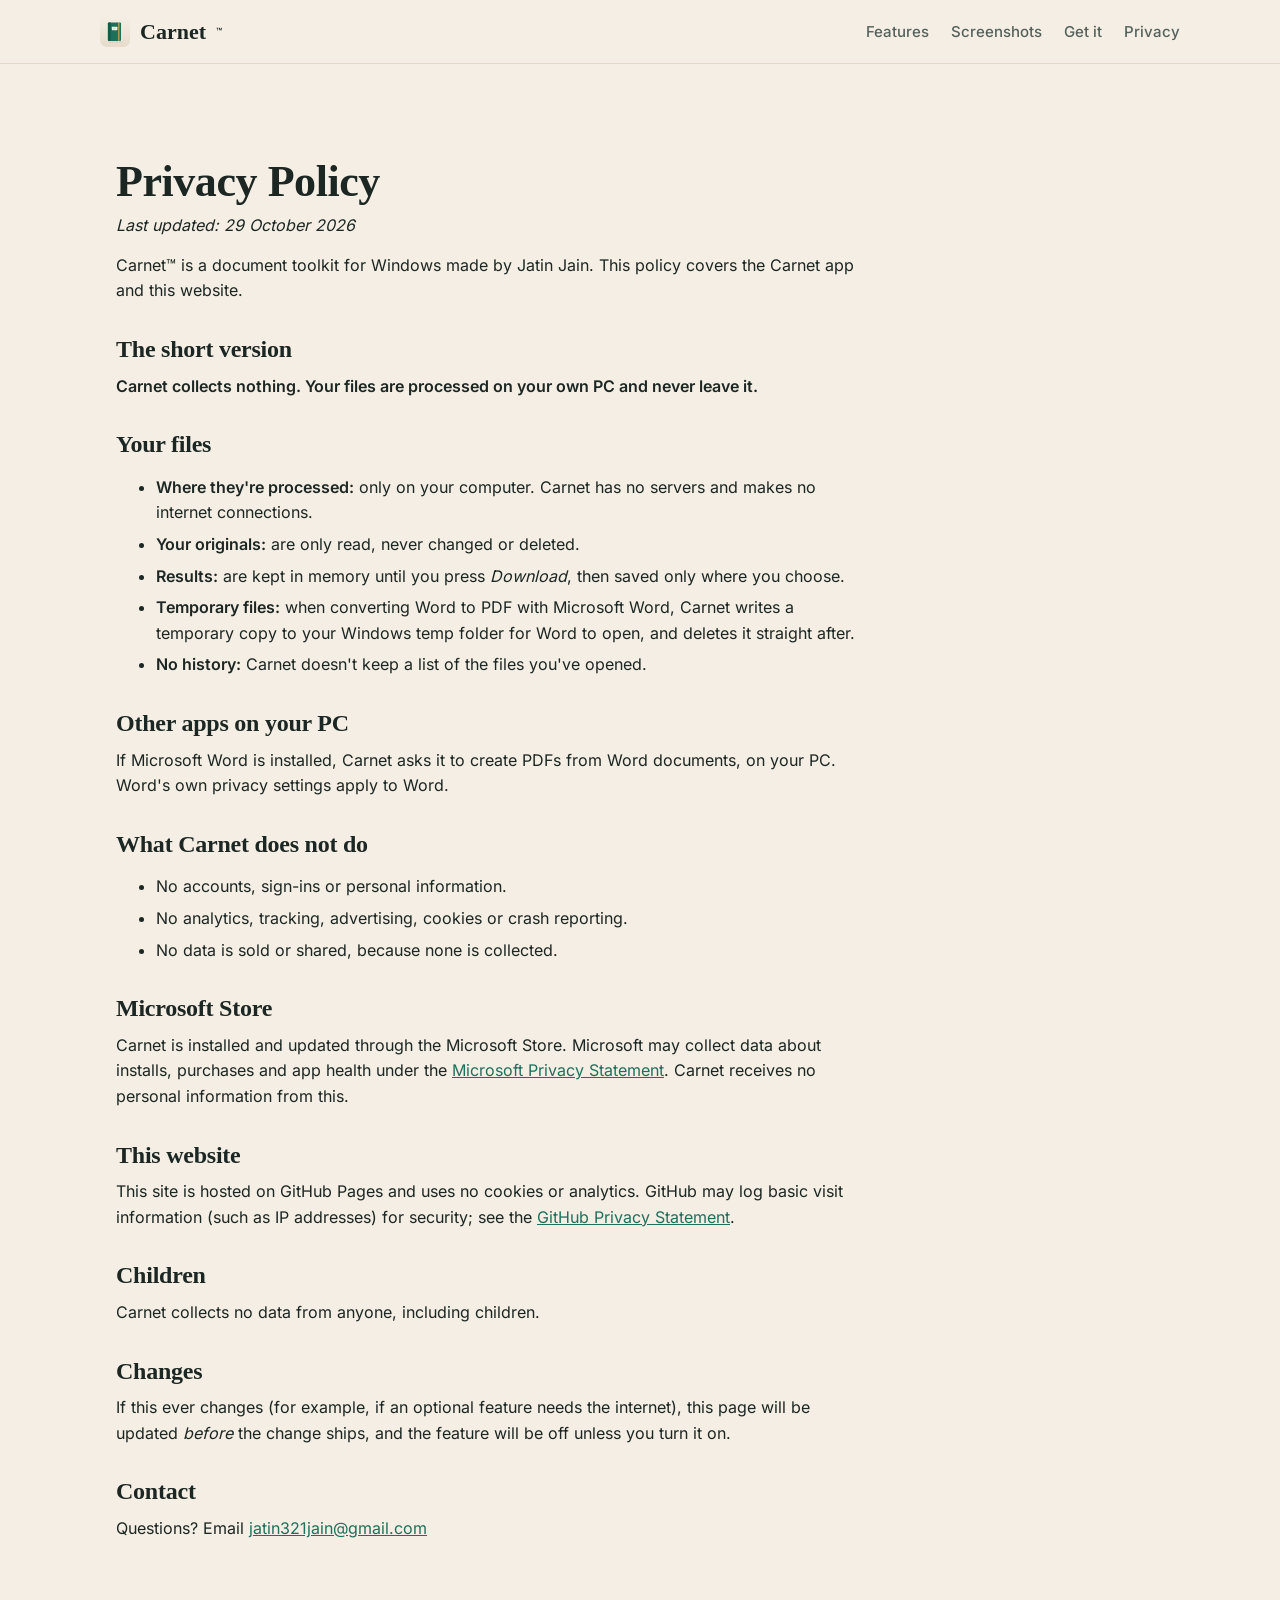
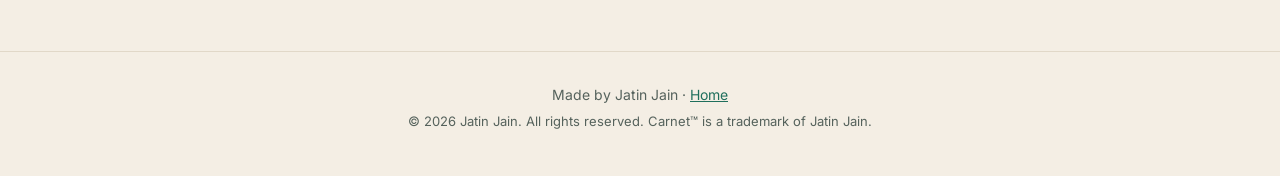
==== privacy.html @ 62c1b569 "Carnet website: landing page, screenshots and privacy policy Co-Authored-By: Claude Opus 5.5 <norepl" ====
<!doctype html>
<html lang="en">
  <head>
    <meta charset="UTF-8" />
    <meta name="viewport" content="width=device-width, initial-scale=1" />
    <title>Carnet™ · Privacy Policy</title>
    <meta name="description" content="Carnet collects nothing. Your files are processed on your own PC and never leave it." />
    <link rel="icon" href="assets/favicon.ico" sizes="any" />
    <link rel="icon" type="image/svg+xml" href="assets/favicon.svg" />
    <link rel="stylesheet" href="styles.css" />
  </head>
  <body>
    <header class="nav">
      <a class="brand" href="./"><img src="assets/icon.svg" alt="" width="30" height="30" />Carnet<sup class="tm" title="Carnet is a trademark of Jatin Jain">™</sup></a>
      <nav>
        <a href="./#features">Features</a>
        <a href="./#screenshots">Screenshots</a>
        <a href="./#get">Get it</a>
        <a href="privacy.html">Privacy</a>
      </nav>
    </header>
    <main>
      <section class="page">
        <h1>Privacy Policy</h1>
        <p><em>Last updated: 29 October 2026</em></p>
        <p>Carnet™ is a document toolkit for Windows made by Jatin Jain. This policy covers the Carnet app and this website.</p>

        <h2>The short version</h2>
        <p><strong>Carnet collects nothing. Your files are processed on your own PC and never leave it.</strong></p>

        <h2>Your files</h2>
        <ul>
          <li><strong>Where they're processed:</strong> only on your computer. Carnet has no servers and makes no internet connections.</li>
          <li><strong>Your originals:</strong> are only read, never changed or deleted.</li>
          <li><strong>Results:</strong> are kept in memory until you press <em>Download</em>, then saved only where you choose.</li>
          <li>
            <strong>Temporary files:</strong> when converting Word to PDF with Microsoft Word, Carnet writes a temporary
            copy to your Windows temp folder for Word to open, and deletes it straight after.
          </li>
          <li><strong>No history:</strong> Carnet doesn't keep a list of the files you've opened.</li>
        </ul>

        <h2>Other apps on your PC</h2>
        <p>
          If Microsoft Word is installed, Carnet asks it to create PDFs from Word documents, on your PC. Word's own
          privacy settings apply to Word.
        </p>

        <h2>What Carnet does not do</h2>
        <ul>
          <li>No accounts, sign-ins or personal information.</li>
          <li>No analytics, tracking, advertising, cookies or crash reporting.</li>
          <li>No data is sold or shared, because none is collected.</li>
        </ul>

        <h2>Microsoft Store</h2>
        <p>
          Carnet is installed and updated through the Microsoft Store. Microsoft may collect data about installs,
          purchases and app health under the
          <a href="https://privacy.microsoft.com/privacystatement">Microsoft Privacy Statement</a>. Carnet receives no
          personal information from this.
        </p>

        <h2>This website</h2>
        <p>
          This site is hosted on GitHub Pages and uses no cookies or analytics. GitHub may log basic visit information
          (such as IP addresses) for security; see the
          <a href="https://docs.github.com/site-policy/privacy-policies/github-general-privacy-statement">GitHub Privacy Statement</a>.
        </p>

        <h2>Children</h2>
        <p>Carnet collects no data from anyone, including children.</p>

        <h2>Changes</h2>
        <p>
          If this ever changes (for example, if an optional feature needs the internet), this page will be updated
          <em>before</em> the change ships, and the feature will be off unless you turn it on.
        </p>

        <h2>Contact</h2>
        <p>Questions? Email <a href="mailto:jatin321jain@gmail.com">jatin321jain@gmail.com</a></p>
      </section>
    </main>
    <footer>
      <p>Made by Jatin Jain · <a href="./">Home</a></p>
      <p class="legal">© 2026 Jatin Jain. All rights reserved. Carnet™ is a trademark of Jatin Jain.</p>
    </footer>
  </body>
</html>
---- styles.css ----
/* Carnet website. Colours and type follow the Carnet brand kit. */
@font-face { font-family: 'Inter'; font-weight: 400; font-display: swap; src: url('assets/fonts/Inter-400.woff2') format('woff2'); }
@font-face { font-family: 'Inter'; font-weight: 500; font-display: swap; src: url('assets/fonts/Inter-500.woff2') format('woff2'); }
@font-face { font-family: 'Inter'; font-weight: 600; font-display: swap; src: url('assets/fonts/Inter-600.woff2') format('woff2'); }
@font-face { font-family: 'Fraunces'; font-weight: 600; font-display: swap; src: url('assets/fonts/Fraunces-600.woff2') format('woff2'); }

:root {
  color-scheme: light;
  --bg: #F4EEE4; --surface: #FFFDF8; --surface-2: #F7F3EA; --border: #E1D8C8; --border-strong: #CFC3AE;
  --text: #1C2622; --muted: #55625C; --primary: #1F6F5C; --primary-hover: #17594A; --on-primary: #FFFFFF;
  --primary-soft: #E3F0EA; --accent: #E9B44C; --accent-soft: #FBF0D6; --on-accent-soft: #7A5200;
  --pdf: #D2553F; --doc: #3A6EA5; --image: #E9B44C;
  --shadow: 0 12px 32px rgba(18,63,53,.14), 0 2px 6px rgba(18,63,53,.08);
  --display: 'Fraunces', Georgia, serif;
  --ui: 'Inter', 'Segoe UI', system-ui, sans-serif;
}
@media (prefers-color-scheme: dark) {
  :root {
    color-scheme: dark;
    --bg: #0F1C18; --surface: #162722; --surface-2: #1C302A; --border: #26403A; --border-strong: #345148;
    --text: #ECEFEA; --muted: #A9B8B1; --primary: #5CC0A0; --primary-hover: #74CDB0; --on-primary: #0F1C18;
    --primary-soft: #1E3C33; --accent-soft: #3A3020; --on-accent-soft: #F2CC7A;
    --shadow: 0 12px 32px rgba(0,0,0,.35);
  }
}

* { box-sizing: border-box; }
html { scroll-behavior: smooth; }
body { margin: 0; background: var(--bg); color: var(--text); font: 400 16px/1.6 var(--ui); -webkit-font-smoothing: antialiased; }
a { color: var(--primary); }
a:hover { color: var(--primary-hover); }
img { max-width: 100%; display: block; }
:focus-visible { outline: 2px solid var(--primary); outline-offset: 2px; border-radius: 4px; }
.tm { font-size: .45em; vertical-align: super; margin-left: .05em; font-family: var(--ui); font-weight: 500; }

.only-dark { display: none; }
@media (prefers-color-scheme: dark) { .only-dark { display: block; } .only-light { display: none; } }

/* nav */
.nav { position: sticky; top: 0; z-index: 10; display: flex; align-items: center; justify-content: space-between; gap: 16px; padding: 14px max(16px, calc((100% - 1080px) / 2)); background: color-mix(in srgb, var(--bg) 88%, transparent); backdrop-filter: blur(10px); border-bottom: 1px solid var(--border); }
.brand { display: flex; align-items: center; gap: 10px; text-decoration: none; color: var(--text); font-family: var(--display); font-weight: 600; font-size: 22px; }
.brand img { width: 30px; height: 30px; }
.nav nav { display: flex; gap: 22px; flex-wrap: wrap; }
.nav nav a { color: var(--muted); text-decoration: none; font-weight: 500; font-size: 15px; }
.nav nav a:hover { color: var(--text); }

main { max-width: 1080px; margin: 0 auto; padding: 0 16px; }
section { padding: 56px 0; }
h1, h2 { font-family: var(--display); font-weight: 600; letter-spacing: -.01em; line-height: 1.15; }
h2 { font-size: 34px; margin: 0 0 20px; }
h3 { font-size: 18px; margin: 0 0 6px; }
p { margin: 0 0 14px; }

/* hero */
.hero { display: grid; grid-template-columns: 1.05fr .95fr; gap: 48px; align-items: center; padding-top: 72px; }
.hero h1 { font-size: 64px; margin: 18px 0 10px; }
.hero .tagline { font-size: 22px; color: var(--muted); margin-bottom: 26px; }
.hero-logo { width: 96px; height: 96px; }
.cta { display: flex; gap: 12px; flex-wrap: wrap; align-items: center; }
.button { display: inline-flex; align-items: center; gap: 10px; padding: 12px 20px; border-radius: 10px; border: 1px solid var(--border-strong); background: var(--surface); color: var(--text); text-decoration: none; font-weight: 600; }
.button.primary { background: var(--primary); color: var(--on-primary); border-color: transparent; }
.button.primary:hover { background: var(--primary-hover); color: var(--on-primary); }
.button.soon { cursor: default; }
.badge { display: inline-block; padding: 2px 8px; border-radius: 999px; background: var(--accent-soft); color: var(--on-accent-soft); font-size: 12px; font-weight: 600; }
.note { color: var(--muted); font-size: 14px; margin-top: 16px; }
.hero-shot { border-radius: 14px; border: 1px solid var(--border); box-shadow: var(--shadow); }

/* description + features */
.description p { font-size: 18px; max-width: 70ch; }
.grid { display: grid; gap: 16px; grid-template-columns: repeat(3, 1fr); }
.card { background: var(--surface); border: 1px solid var(--border); border-radius: 14px; padding: 24px; }
.card .chip { display: inline-flex; align-items: center; gap: 8px; font-size: 13px; font-weight: 600; color: var(--muted); margin-bottom: 10px; }
.card .chip i { width: 14px; height: 18px; border-radius: 3px; background: var(--surface-2); border: 1px solid var(--border-strong); position: relative; }
.card .chip i::after { content: ''; position: absolute; right: -1px; top: -1px; width: 7px; height: 7px; border-radius: 0 3px 0 3px; background: var(--ft); }
.card ul { margin: 0; padding-left: 18px; color: var(--muted); }
.card li { margin: 4px 0; }
.card li strong { color: var(--text); font-weight: 600; }
.facts { list-style: none; padding: 0; margin: 28px 0 0; display: grid; grid-template-columns: repeat(2, 1fr); gap: 10px 32px; color: var(--muted); }
.facts strong { color: var(--text); }

/* screenshots */
.screenshots figure { margin: 0 0 36px; }
.screenshots img { border-radius: 14px; border: 1px solid var(--border); box-shadow: var(--shadow); }
.screenshots figcaption { color: var(--muted); font-size: 15px; margin-top: 12px; text-align: center; }
.shot-grid { display: grid; grid-template-columns: repeat(2, 1fr); gap: 24px; }

/* platforms */
.platform { display: flex; gap: 18px; align-items: flex-start; background: var(--surface); border: 1px solid var(--border); border-radius: 14px; padding: 24px; color: var(--text); text-decoration: none; max-width: 560px; }
a.platform:hover { border-color: var(--primary); }
.platform-icon { width: 40px; height: 40px; flex: none; color: var(--primary); }
.platform p { color: var(--muted); margin: 0 0 6px; }
.steps { color: var(--muted); padding-left: 20px; }
.steps li { margin: 6px 0; }

/* faq */
details { background: var(--surface); border: 1px solid var(--border); border-radius: 12px; padding: 14px 18px; margin-bottom: 10px; }
summary { cursor: pointer; font-weight: 600; }
details p { margin: 10px 0 0; color: var(--muted); }

/* text pages */
.page { max-width: 760px; }
.page h1 { font-size: 44px; margin-bottom: 6px; }
.page h2 { font-size: 24px; margin: 32px 0 10px; }
.page li { margin: 6px 0; }
.page table { border-collapse: collapse; width: 100%; margin: 8px 0 16px; font-size: 15px; }
.page th, .page td { text-align: left; padding: 8px 10px; border-bottom: 1px solid var(--border); vertical-align: top; }

footer { border-top: 1px solid var(--border); margin-top: 40px; padding: 28px 16px 40px; text-align: center; color: var(--muted); font-size: 14px; }
footer p { margin: 4px 0; }
.legal { font-size: 13px; }

@media (max-width: 860px) {
  .hero { grid-template-columns: 1fr; padding-top: 40px; }
  .hero h1 { font-size: 48px; }
  .grid, .shot-grid, .facts { grid-template-columns: 1fr; }
  .nav nav { gap: 14px; }
  h2 { font-size: 28px; }
}
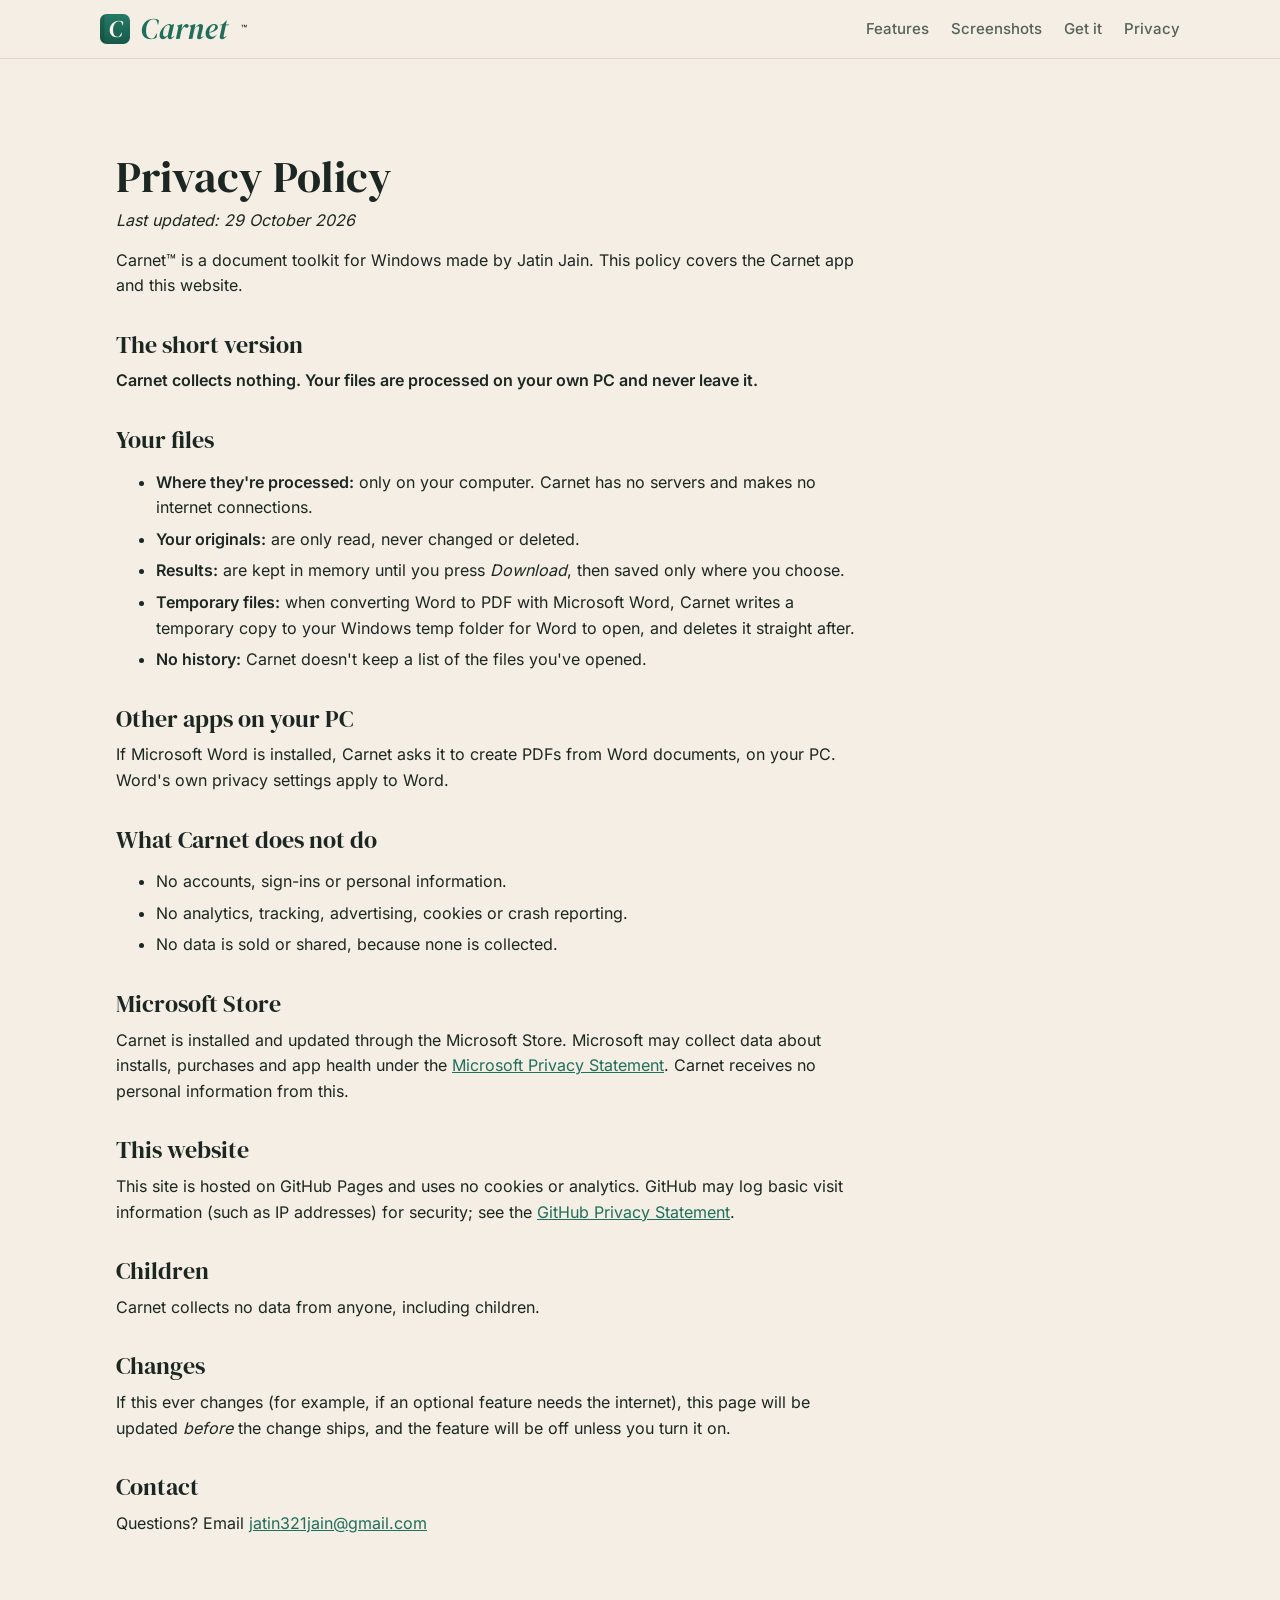
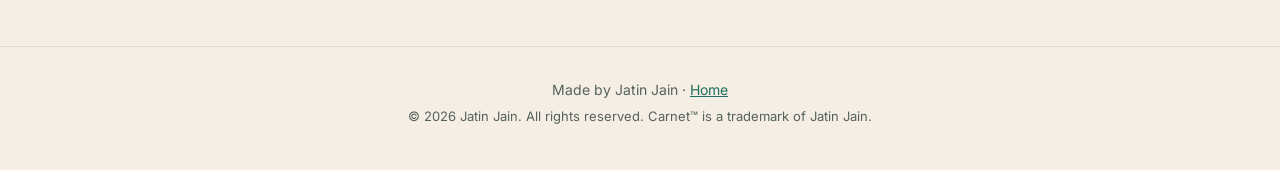
==== commit a08fe8cb: "Brand v2: new icon, wordmark logo, DM Serif Display, fresh screenshots Co-Authored-By: Claude Opus 5" ====
--- a/privacy.html
+++ b/privacy.html
@@ -11,7 +11,7 @@
   </head>
   <body>
     <header class="nav">
-      <a class="brand" href="./"><img src="assets/icon.svg" alt="" width="30" height="30" />Carnet<sup class="tm" title="Carnet is a trademark of Jatin Jain">™</sup></a>
+      <a class="brand" href="./"><img class="icon" src="assets/icon.svg" alt="" width="30" height="30" /><img class="wordmark only-light" src="assets/wordmark.svg" alt="Carnet" /><img class="wordmark only-dark" src="assets/wordmark-paper.svg" alt="Carnet" /><sup class="tm" title="Carnet is a trademark of Jatin Jain">™</sup></a>
       <nav>
         <a href="./#features">Features</a>
         <a href="./#screenshots">Screenshots</a>
--- a/styles.css
+++ b/styles.css
@@ -2,7 +2,8 @@
 @font-face { font-family: 'Inter'; font-weight: 400; font-display: swap; src: url('assets/fonts/Inter-400.woff2') format('woff2'); }
 @font-face { font-family: 'Inter'; font-weight: 500; font-display: swap; src: url('assets/fonts/Inter-500.woff2') format('woff2'); }
 @font-face { font-family: 'Inter'; font-weight: 600; font-display: swap; src: url('assets/fonts/Inter-600.woff2') format('woff2'); }
-@font-face { font-family: 'Fraunces'; font-weight: 600; font-display: swap; src: url('assets/fonts/Fraunces-600.woff2') format('woff2'); }
+@font-face { font-family: 'DM Serif Display'; font-weight: 400; font-style: normal; font-display: swap; src: url('assets/fonts/DMSerifDisplay-Regular.woff2') format('woff2'); }
+@font-face { font-family: 'DM Serif Display'; font-weight: 400; font-style: italic; font-display: swap; src: url('assets/fonts/DMSerifDisplay-Italic.woff2') format('woff2'); }
 
 :root {
   color-scheme: light;
@@ -11,7 +12,7 @@
   --primary-soft: #E3F0EA; --accent: #E9B44C; --accent-soft: #FBF0D6; --on-accent-soft: #7A5200;
   --pdf: #D2553F; --doc: #3A6EA5; --image: #E9B44C;
   --shadow: 0 12px 32px rgba(18,63,53,.14), 0 2px 6px rgba(18,63,53,.08);
-  --display: 'Fraunces', Georgia, serif;
+  --display: 'DM Serif Display', Georgia, serif;
   --ui: 'Inter', 'Segoe UI', system-ui, sans-serif;
 }
 @media (prefers-color-scheme: dark) {
@@ -35,25 +36,29 @@
 
 .only-dark { display: none; }
 @media (prefers-color-scheme: dark) { .only-dark { display: block; } .only-light { display: none; } }
+.brand .only-dark, .hero h1 .only-dark { display: none; }
+@media (prefers-color-scheme: dark) { .brand .only-dark, .hero h1 .only-dark { display: inline; } }
 
 /* nav */
 .nav { position: sticky; top: 0; z-index: 10; display: flex; align-items: center; justify-content: space-between; gap: 16px; padding: 14px max(16px, calc((100% - 1080px) / 2)); background: color-mix(in srgb, var(--bg) 88%, transparent); backdrop-filter: blur(10px); border-bottom: 1px solid var(--border); }
-.brand { display: flex; align-items: center; gap: 10px; text-decoration: none; color: var(--text); font-family: var(--display); font-weight: 600; font-size: 22px; }
-.brand img { width: 30px; height: 30px; }
+.brand { display: flex; align-items: center; gap: 10px; text-decoration: none; color: var(--text); font-size: 22px; }
+.brand .icon { width: 30px; height: 30px; }
+.brand .wordmark { height: 24px; width: auto; }
 .nav nav { display: flex; gap: 22px; flex-wrap: wrap; }
 .nav nav a { color: var(--muted); text-decoration: none; font-weight: 500; font-size: 15px; }
 .nav nav a:hover { color: var(--text); }
 
 main { max-width: 1080px; margin: 0 auto; padding: 0 16px; }
 section { padding: 56px 0; }
-h1, h2 { font-family: var(--display); font-weight: 600; letter-spacing: -.01em; line-height: 1.15; }
+h1, h2 { font-family: var(--display); font-weight: 400; line-height: 1.15; }
 h2 { font-size: 34px; margin: 0 0 20px; }
 h3 { font-size: 18px; margin: 0 0 6px; }
 p { margin: 0 0 14px; }
 
 /* hero */
 .hero { display: grid; grid-template-columns: 1.05fr .95fr; gap: 48px; align-items: center; padding-top: 72px; }
-.hero h1 { font-size: 64px; margin: 18px 0 10px; }
+.hero h1 { font-size: 64px; margin: 18px 0 10px; display: flex; align-items: flex-start; }
+.hero h1 .wordmark { height: 56px; width: auto; }
 .hero .tagline { font-size: 22px; color: var(--muted); margin-bottom: 26px; }
 .hero-logo { width: 96px; height: 96px; }
 .cta { display: flex; gap: 12px; flex-wrap: wrap; align-items: center; }
